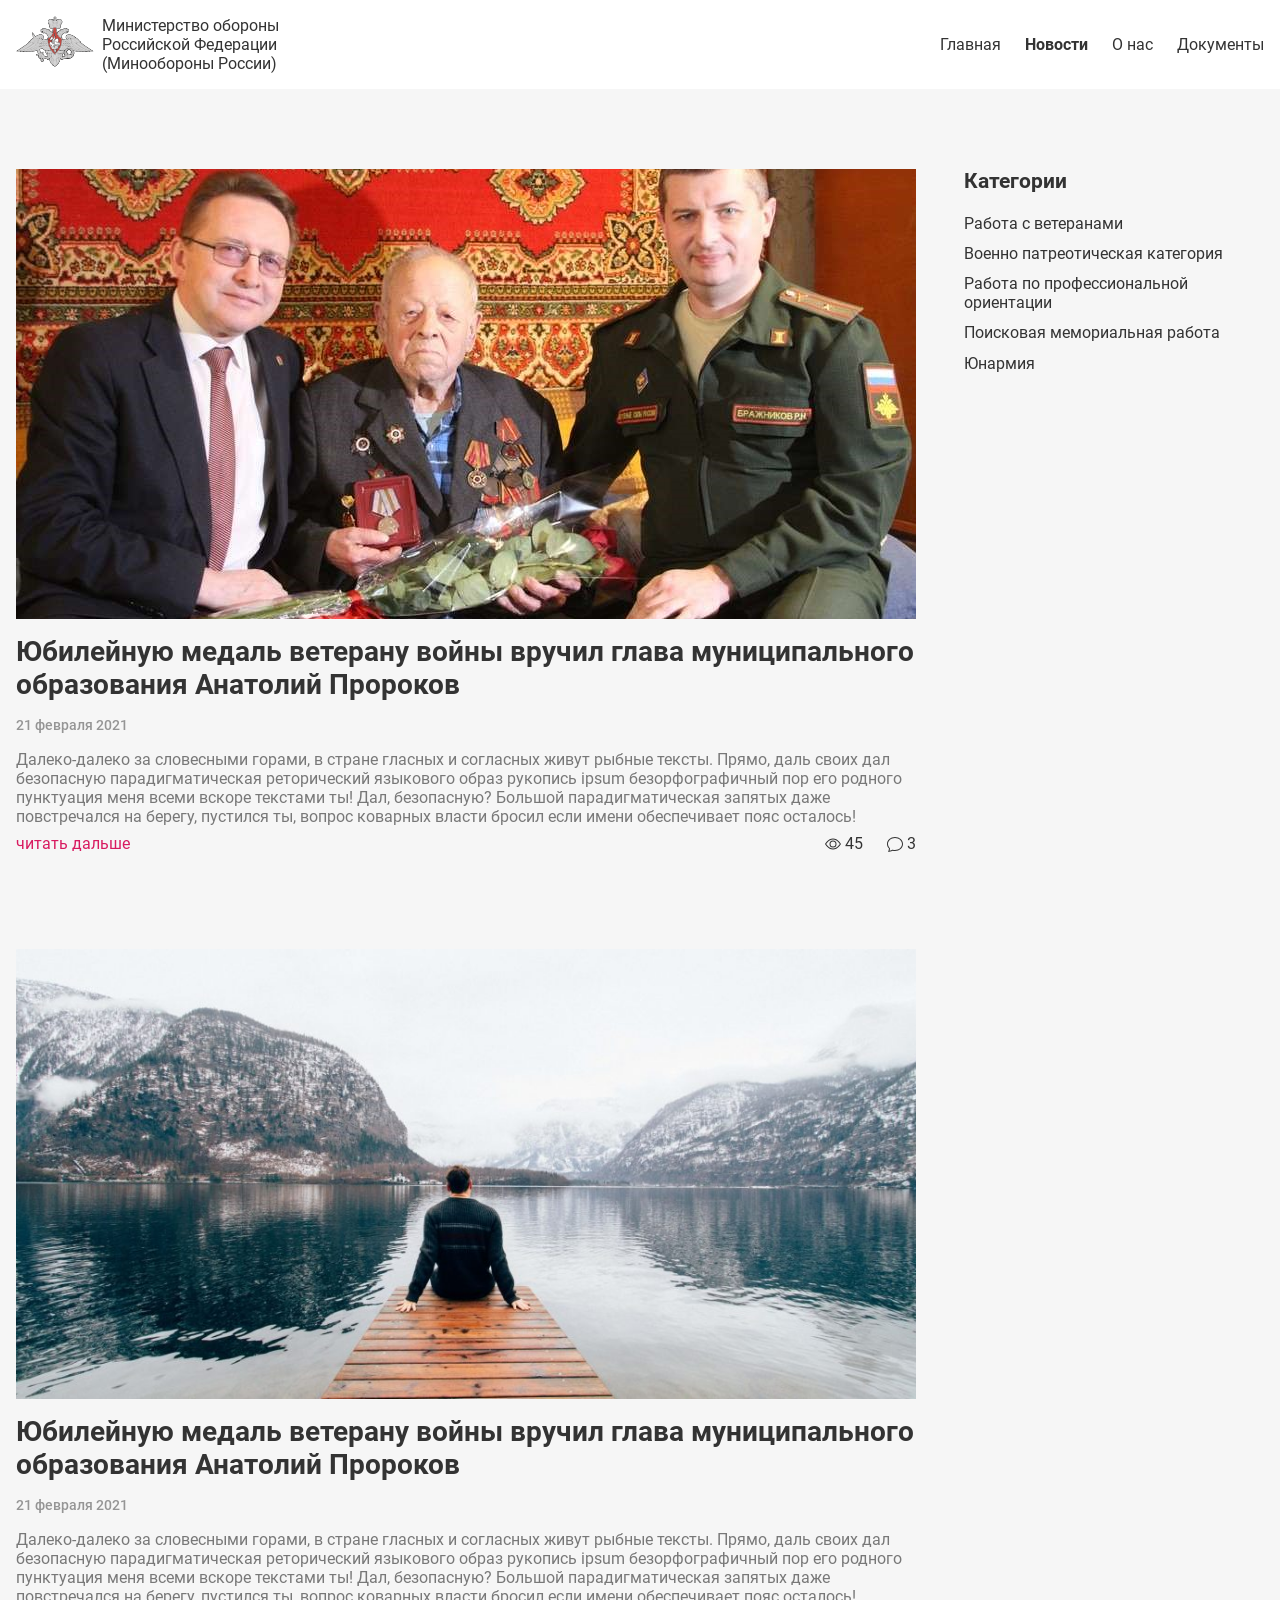
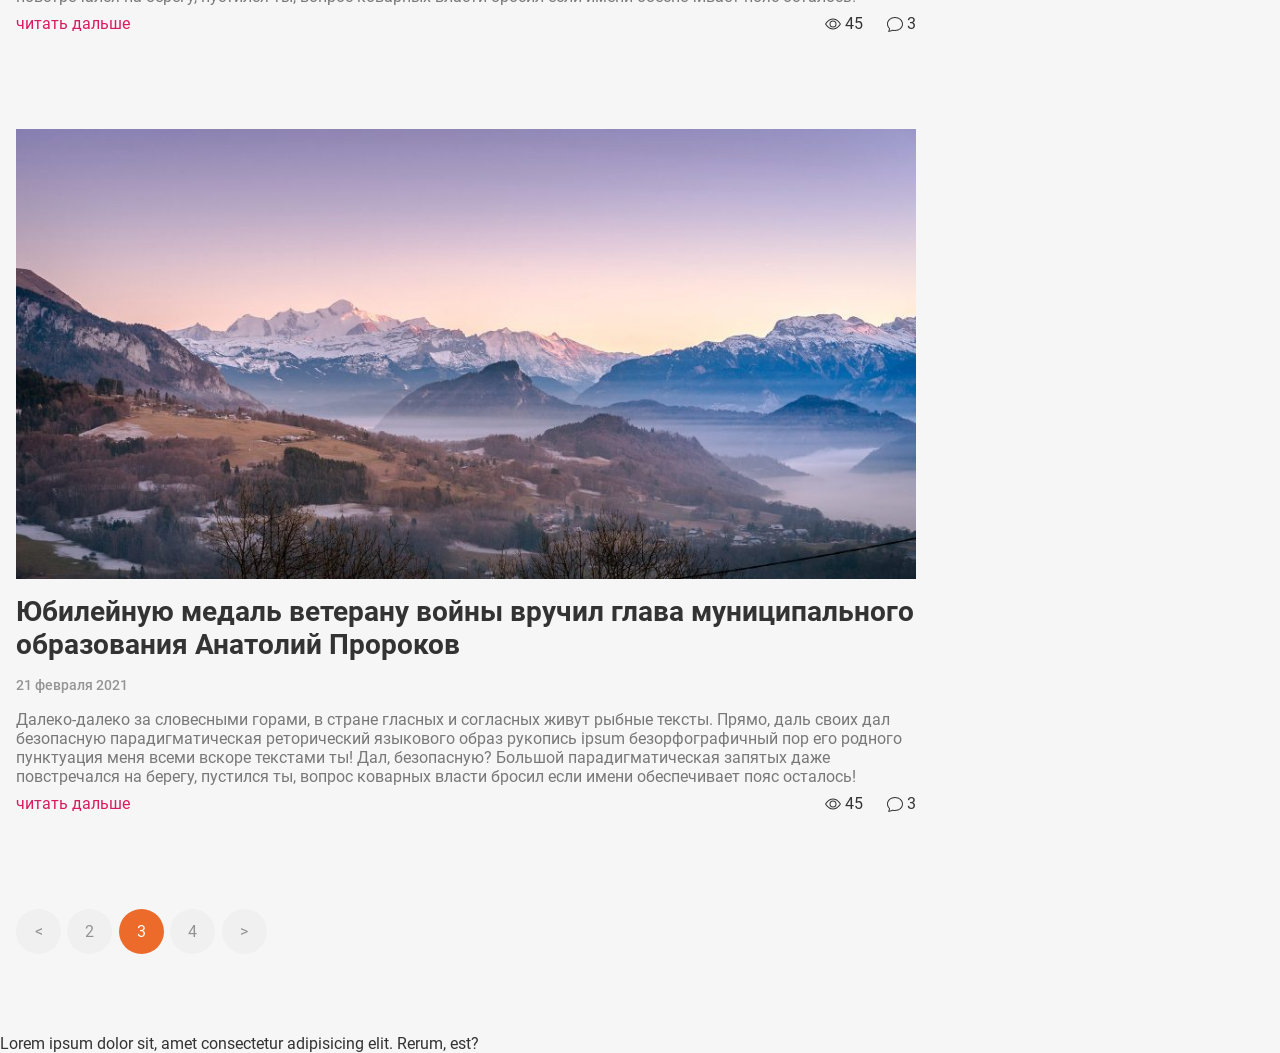
==== news.html @ 1bd0684a "first commit" ====
<!DOCTYPE html>
<html class="page" lang="ru">

<head>
  <meta charset="UTF-8">
  <meta name="viewport" content="width=device-width, initial-scale=1.0">
  <title>Document</title>
  <link rel="stylesheet" href="/style.css">
</head>

<body class="page__body">
  <header class="header page__header">
    <div class="header__container">
      <div class="header-logo header__logo">
        <a href="/" class="header-logo__link">
          <img class="header-logo__img" src="/img/logo.png" srcset="/img/logo-2x.png 2x" alt="логотип">
          <p class="header-logo__text">
            Министерство обороны<br>
            Российской Федерации<br>
            (Минообороны России)
          </p>
        </a>
      </div>

      <nav class="nav header__nav">
        <ul class="nav__list">
          <li class="nav__item">
            <a href="/" class="nav__link">Главная</a>
          </li>
          <li class="nav__item">
            <a href="/news.html" class="nav__link nav__link--active">Новости</a>
          </li>
          <li class="nav__item">
            <a href="#" class="nav__link">О нас</a>
          </li>
          <li class="nav__item">
            <a href="#" class="nav__link">Документы</a>
          </li>
        </ul>
      </nav>
    </div>
  </header>

  <div class="main page__main">
    <div class="main__container">
      <main class="main__inner">
        <article class="article">
          <header class="article__header">
            <a class="article__img-link" href="#">
              <img class="article__img" src="/img/article-3.jpeg" alt="">
            </a>
          </header>
          <div class="article__content">
            <h3 class="article__title">
              Юбилейную медаль ветерану войны вручил глава муниципального образования Анатолий Пророков
            </h3>
            <time datetime="2021-02-01T09:01:13+03:00" class="article__date">21 февраля 2021</time>
            <p class="article__text">
              Далеко-далеко за словесными горами, в стране гласных и согласных живут рыбные тексты. Прямо, даль своих
              дал безопасную парадигматическая реторический языкового образ рукопись ipsum безорфографичный пор его
              родного пунктуация меня всеми вскоре текстами ты! Дал, безопасную? Большой парадигматическая запятых даже
              повстречался на берегу, пустился ты, вопрос коварных власти бросил если имени обеспечивает пояс осталось!
            </p>

            <footer class="article__footer">
              <a class="article__more" href="">читать дальше</a>
              <div class="article__info">
                <span class="article__see">
                  <svg xmlns="http://www.w3.org/2000/svg" width="16" height="16" fill="currentColor" class="bi bi-eye"
                    viewBox="0 0 16 16">
                    <path
                      d="M16 8s-3-5.5-8-5.5S0 8 0 8s3 5.5 8 5.5S16 8 16 8zM1.173 8a13.133 13.133 0 0 1 1.66-2.043C4.12 4.668 5.88 3.5 8 3.5c2.12 0 3.879 1.168 5.168 2.457A13.133 13.133 0 0 1 14.828 8c-.058.087-.122.183-.195.288-.335.48-.83 1.12-1.465 1.755C11.879 11.332 10.119 12.5 8 12.5c-2.12 0-3.879-1.168-5.168-2.457A13.134 13.134 0 0 1 1.172 8z" />
                    <path d="M8 5.5a2.5 2.5 0 1 0 0 5 2.5 2.5 0 0 0 0-5zM4.5 8a3.5 3.5 0 1 1 7 0 3.5 3.5 0 0 1-7 0z" />
                  </svg>
                  45
                </span>
                <span class="article__chat">
                  <svg xmlns="http://www.w3.org/2000/svg" width="16" height="16" fill="currentColor" class="bi bi-chat"
                    viewBox="0 0 16 16">
                    <path
                      d="M2.678 11.894a1 1 0 0 1 .287.801 10.97 10.97 0 0 1-.398 2c1.395-.323 2.247-.697 2.634-.893a1 1 0 0 1 .71-.074A8.06 8.06 0 0 0 8 14c3.996 0 7-2.807 7-6 0-3.192-3.004-6-7-6S1 4.808 1 8c0 1.468.617 2.83 1.678 3.894zm-.493 3.905a21.682 21.682 0 0 1-.713.129c-.2.032-.352-.176-.273-.362a9.68 9.68 0 0 0 .244-.637l.003-.01c.248-.72.45-1.548.524-2.319C.743 11.37 0 9.76 0 8c0-3.866 3.582-7 8-7s8 3.134 8 7-3.582 7-8 7a9.06 9.06 0 0 1-2.347-.306c-.52.263-1.639.742-3.468 1.105z" />
                  </svg>
                  3
                </span>
              </div>
            </footer>
          </div>
        </article>
        <article class="article">
          <header class="article__header">
            <a class="article__img-link" href="#">
              <img class="article__img" src="/img/article-1.jpeg" alt="">
            </a>
          </header>
          <div class="article__content">
            <h3 class="article__title">
              Юбилейную медаль ветерану войны вручил глава муниципального образования Анатолий Пророков
            </h3>
            <time datetime="2021-02-01T09:01:13+03:00" class="article__date">21 февраля 2021</time>
            <p class="article__text">
              Далеко-далеко за словесными горами, в стране гласных и согласных живут рыбные тексты. Прямо, даль своих
              дал безопасную парадигматическая реторический языкового образ рукопись ipsum безорфографичный пор его
              родного пунктуация меня всеми вскоре текстами ты! Дал, безопасную? Большой парадигматическая запятых даже
              повстречался на берегу, пустился ты, вопрос коварных власти бросил если имени обеспечивает пояс осталось!
            </p>

            <footer class="article__footer">
              <a class="article__more" href="">читать дальше</a>
              <div class="article__info">
                <span class="article__see">
                  <svg xmlns="http://www.w3.org/2000/svg" width="16" height="16" fill="currentColor" class="bi bi-eye"
                    viewBox="0 0 16 16">
                    <path
                      d="M16 8s-3-5.5-8-5.5S0 8 0 8s3 5.5 8 5.5S16 8 16 8zM1.173 8a13.133 13.133 0 0 1 1.66-2.043C4.12 4.668 5.88 3.5 8 3.5c2.12 0 3.879 1.168 5.168 2.457A13.133 13.133 0 0 1 14.828 8c-.058.087-.122.183-.195.288-.335.48-.83 1.12-1.465 1.755C11.879 11.332 10.119 12.5 8 12.5c-2.12 0-3.879-1.168-5.168-2.457A13.134 13.134 0 0 1 1.172 8z" />
                    <path d="M8 5.5a2.5 2.5 0 1 0 0 5 2.5 2.5 0 0 0 0-5zM4.5 8a3.5 3.5 0 1 1 7 0 3.5 3.5 0 0 1-7 0z" />
                  </svg>
                  45
                </span>
                <span class="article__chat">
                  <svg xmlns="http://www.w3.org/2000/svg" width="16" height="16" fill="currentColor" class="bi bi-chat"
                    viewBox="0 0 16 16">
                    <path
                      d="M2.678 11.894a1 1 0 0 1 .287.801 10.97 10.97 0 0 1-.398 2c1.395-.323 2.247-.697 2.634-.893a1 1 0 0 1 .71-.074A8.06 8.06 0 0 0 8 14c3.996 0 7-2.807 7-6 0-3.192-3.004-6-7-6S1 4.808 1 8c0 1.468.617 2.83 1.678 3.894zm-.493 3.905a21.682 21.682 0 0 1-.713.129c-.2.032-.352-.176-.273-.362a9.68 9.68 0 0 0 .244-.637l.003-.01c.248-.72.45-1.548.524-2.319C.743 11.37 0 9.76 0 8c0-3.866 3.582-7 8-7s8 3.134 8 7-3.582 7-8 7a9.06 9.06 0 0 1-2.347-.306c-.52.263-1.639.742-3.468 1.105z" />
                  </svg>
                  3
                </span>
              </div>
            </footer>
          </div>
        </article>
        <article class="article">
          <header class="article__header">
            <a class="article__img-link" href="#">
              <img class="article__img" src="/img/article-2.jpeg" alt="">
            </a>
          </header>
          <div class="article__content">
            <h3 class="article__title">
              Юбилейную медаль ветерану войны вручил глава муниципального образования Анатолий Пророков
            </h3>
            <time datetime="2021-02-01T09:01:13+03:00" class="article__date">21 февраля 2021</time>
            <p class="article__text">
              Далеко-далеко за словесными горами, в стране гласных и согласных живут рыбные тексты. Прямо, даль своих
              дал безопасную парадигматическая реторический языкового образ рукопись ipsum безорфографичный пор его
              родного пунктуация меня всеми вскоре текстами ты! Дал, безопасную? Большой парадигматическая запятых даже
              повстречался на берегу, пустился ты, вопрос коварных власти бросил если имени обеспечивает пояс осталось!
            </p>

            <footer class="article__footer">
              <a class="article__more" href="">читать дальше</a>
              <div class="article__info">
                <span class="article__see">
                  <svg xmlns="http://www.w3.org/2000/svg" width="16" height="16" fill="currentColor" class="bi bi-eye"
                    viewBox="0 0 16 16">
                    <path
                      d="M16 8s-3-5.5-8-5.5S0 8 0 8s3 5.5 8 5.5S16 8 16 8zM1.173 8a13.133 13.133 0 0 1 1.66-2.043C4.12 4.668 5.88 3.5 8 3.5c2.12 0 3.879 1.168 5.168 2.457A13.133 13.133 0 0 1 14.828 8c-.058.087-.122.183-.195.288-.335.48-.83 1.12-1.465 1.755C11.879 11.332 10.119 12.5 8 12.5c-2.12 0-3.879-1.168-5.168-2.457A13.134 13.134 0 0 1 1.172 8z" />
                    <path d="M8 5.5a2.5 2.5 0 1 0 0 5 2.5 2.5 0 0 0 0-5zM4.5 8a3.5 3.5 0 1 1 7 0 3.5 3.5 0 0 1-7 0z" />
                  </svg>
                  45
                </span>
                <span class="article__chat">
                  <svg xmlns="http://www.w3.org/2000/svg" width="16" height="16" fill="currentColor" class="bi bi-chat"
                    viewBox="0 0 16 16">
                    <path
                      d="M2.678 11.894a1 1 0 0 1 .287.801 10.97 10.97 0 0 1-.398 2c1.395-.323 2.247-.697 2.634-.893a1 1 0 0 1 .71-.074A8.06 8.06 0 0 0 8 14c3.996 0 7-2.807 7-6 0-3.192-3.004-6-7-6S1 4.808 1 8c0 1.468.617 2.83 1.678 3.894zm-.493 3.905a21.682 21.682 0 0 1-.713.129c-.2.032-.352-.176-.273-.362a9.68 9.68 0 0 0 .244-.637l.003-.01c.248-.72.45-1.548.524-2.319C.743 11.37 0 9.76 0 8c0-3.866 3.582-7 8-7s8 3.134 8 7-3.582 7-8 7a9.06 9.06 0 0 1-2.347-.306c-.52.263-1.639.742-3.468 1.105z" />
                  </svg>
                  3
                </span>
              </div>
            </footer>
          </div>
        </article>

        <div class="pagination">
          <a class="pagination__namber" href="">&lt</a>
          <a class="pagination__namber" href="">2</a>
          <a class="pagination__namber pagination__namber--active" href="">3</a>
          <a class="pagination__namber" href="">4</a>
          <a class="pagination__namber" href="">&gt</a>
        </div>
      </main>
      <aside class="aside main__aside">
        <section class="section-aside aside__section">
          <h2 class="section-aside__title">Категории</h2>
          <ul class="category__list">
            <li class="category__item">
              <a class=category__link" href="#">Работа с ветеранами</a>
            </li>
            <li class="category__item">
              <a class=category__link" href="#">Военно патреотическая категория</a>
            </li>
            <li class="category__item">
              <a class=category__link" href="#">Работа по профессиональной ориентации</a>
            </li>
            <li class="category__item">
              <a class=category__link" href="#">Поисковая мемориальная работа</a>
            </li>
            <li class="category__item">
              <a class=category__link" href="#">Юнармия</a>
            </li>
          </ul>
        </section>
      </aside>
    </div>
  </div>

  <footer class="footer page__footer">
    <p>Lorem ipsum dolor sit, amet consectetur adipisicing elit. Rerum, est?</p>
  </footer>
</body>

</html>
---- style.css ----
@import '/styles/fonts.css';
@import '/styles/global.css';
@import '/styles/page.css';
@import '/styles/header.css';
@import '/styles/news.css';
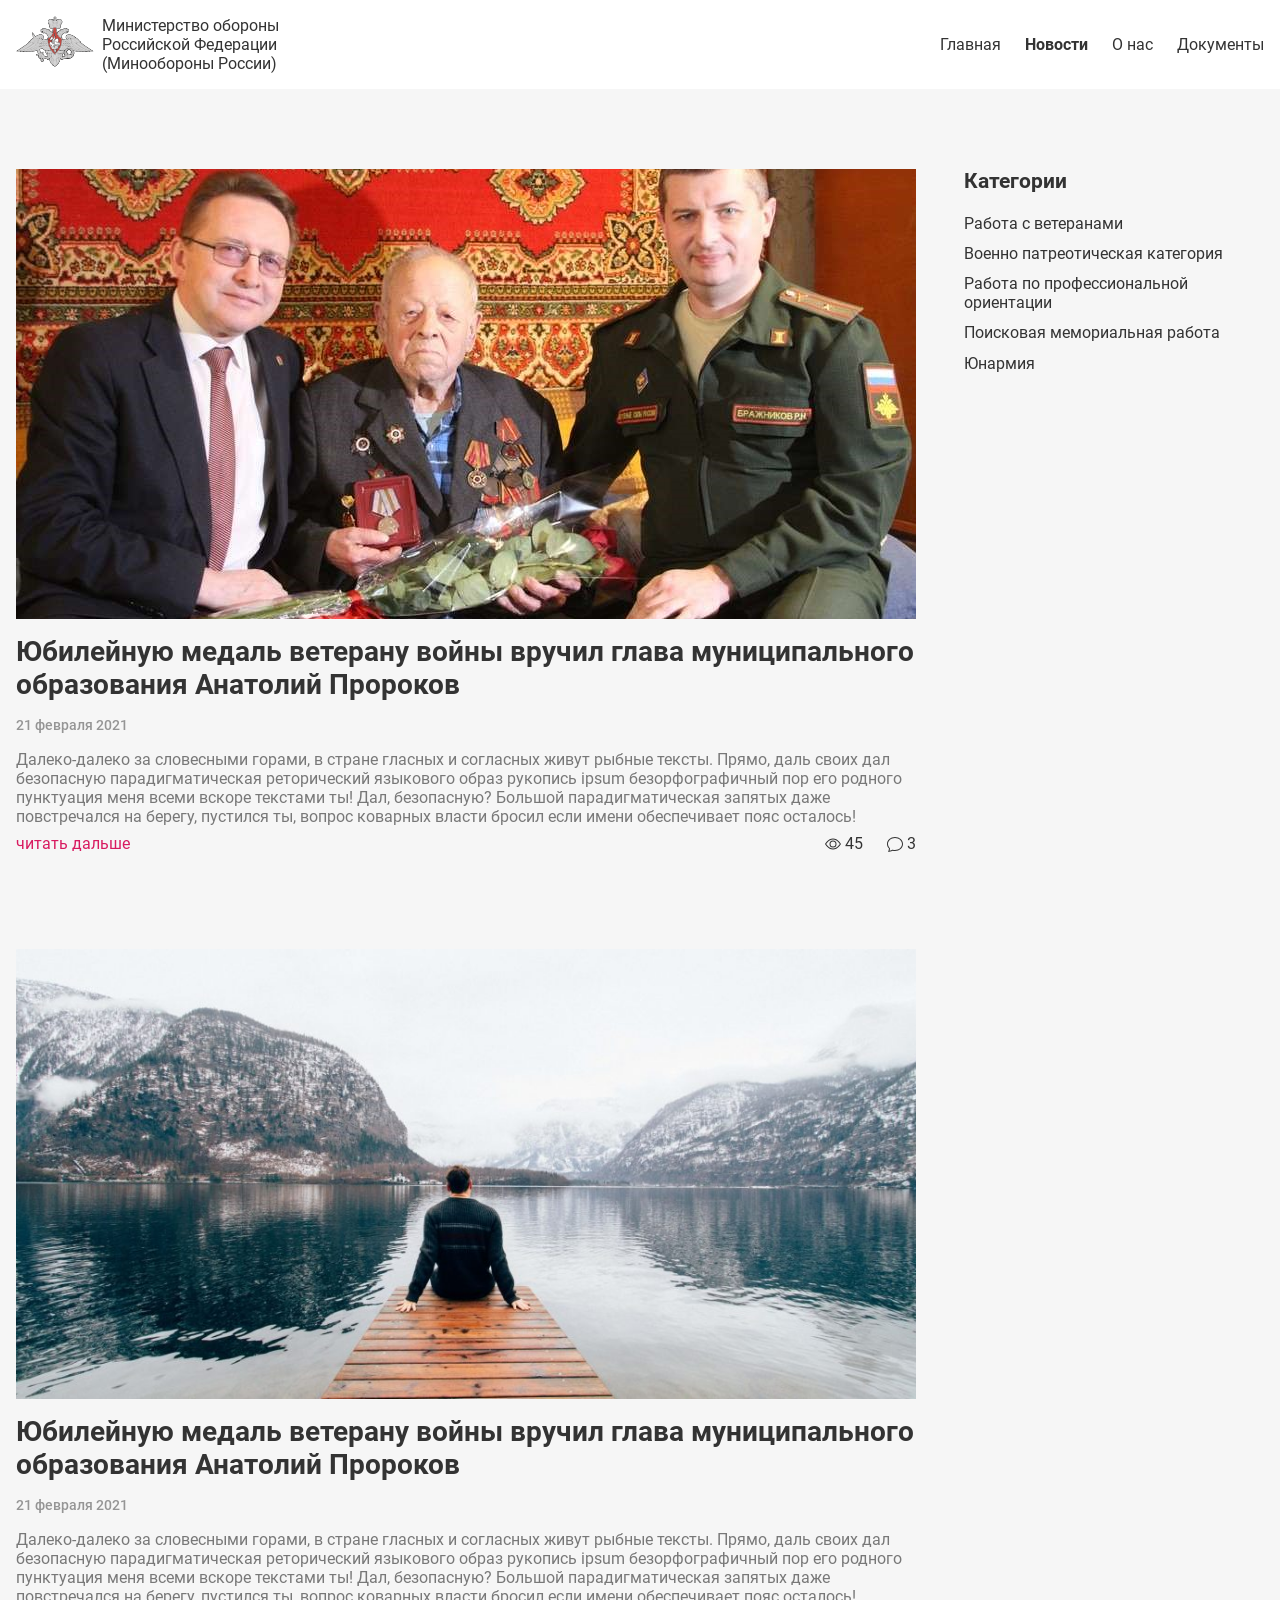
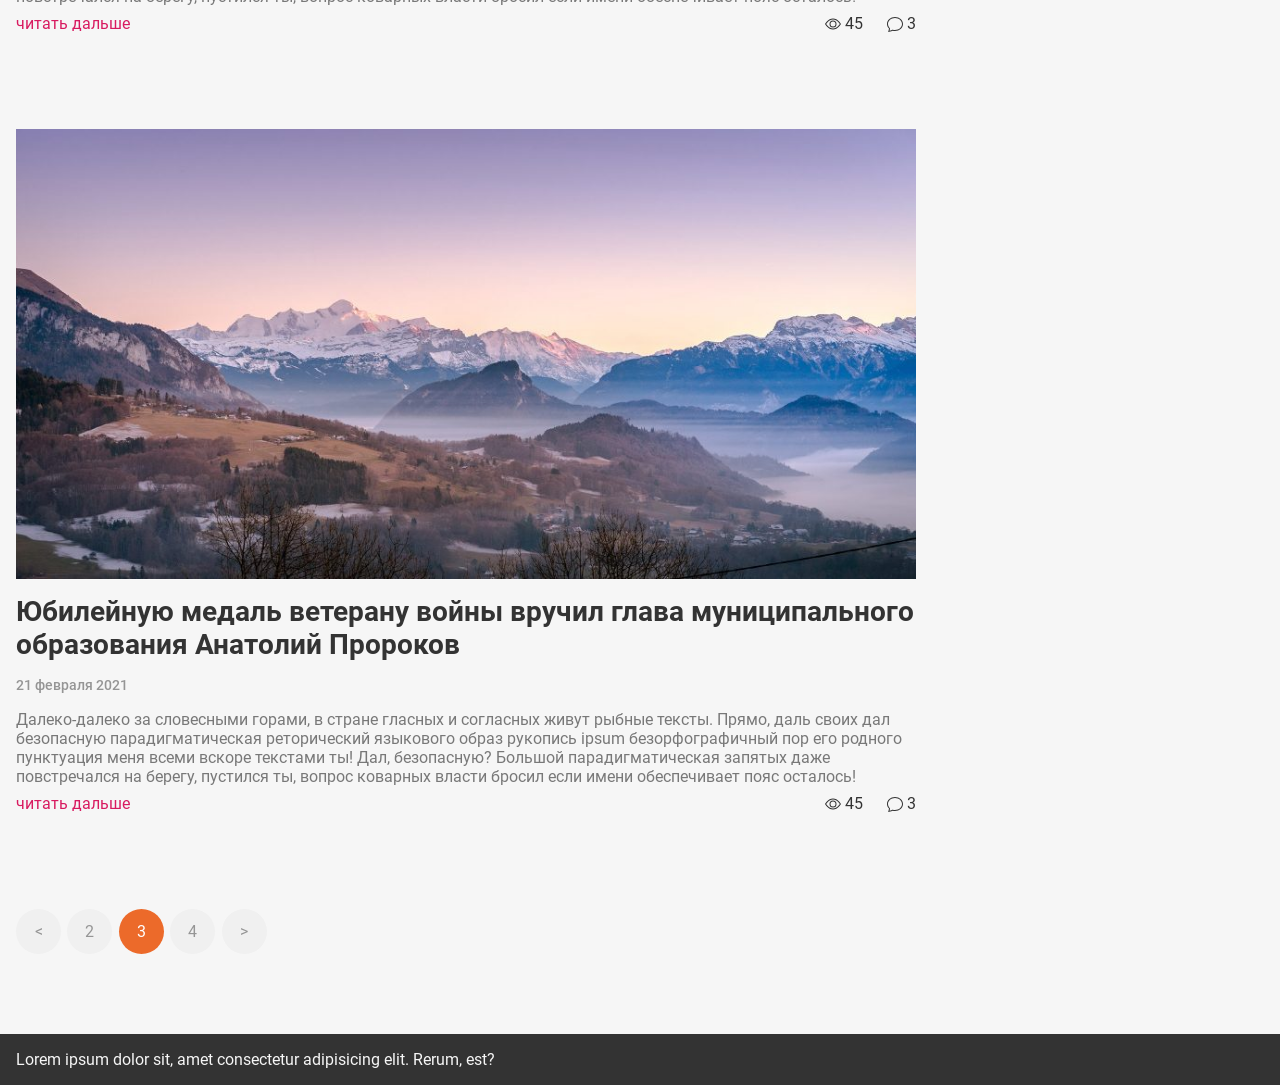
==== commit a146f5dc: "1" ====
--- a/news.html
+++ b/news.html
@@ -44,28 +44,28 @@
   <div class="main page__main">
     <div class="main__container">
       <main class="main__inner">
-        <article class="article">
-          <header class="article__header">
-            <a class="article__img-link" href="#">
-              <img class="article__img" src="/img/article-3.jpeg" alt="">
+        <article class="news-item">
+          <header class="news-item__header">
+            <a class="news-item__img-link" href="/adricle.html">
+              <img class="news-item__img" src="/img/article-3.jpeg" alt="">
             </a>
           </header>
-          <div class="article__content">
-            <h3 class="article__title">
+          <div class="news-item__content">
+            <h3 class="news-item__title">
               Юбилейную медаль ветерану войны вручил глава муниципального образования Анатолий Пророков
             </h3>
-            <time datetime="2021-02-01T09:01:13+03:00" class="article__date">21 февраля 2021</time>
-            <p class="article__text">
+            <time datetime="2021-02-01T09:01:13+03:00" class="news-item__date">21 февраля 2021</time>
+            <p class="news-item__text">
               Далеко-далеко за словесными горами, в стране гласных и согласных живут рыбные тексты. Прямо, даль своих
               дал безопасную парадигматическая реторический языкового образ рукопись ipsum безорфографичный пор его
               родного пунктуация меня всеми вскоре текстами ты! Дал, безопасную? Большой парадигматическая запятых даже
               повстречался на берегу, пустился ты, вопрос коварных власти бросил если имени обеспечивает пояс осталось!
             </p>
 
-            <footer class="article__footer">
-              <a class="article__more" href="">читать дальше</a>
-              <div class="article__info">
-                <span class="article__see">
+            <footer class="news-item__footer">
+              <a class="news-item__more" href="/adricle.html">читать дальше</a>
+              <div class="news-item__info">
+                <span class="news-item__see">
                   <svg xmlns="http://www.w3.org/2000/svg" width="16" height="16" fill="currentColor" class="bi bi-eye"
                     viewBox="0 0 16 16">
                     <path
@@ -74,7 +74,7 @@
                   </svg>
                   45
                 </span>
-                <span class="article__chat">
+                <span class="news-item__chat">
                   <svg xmlns="http://www.w3.org/2000/svg" width="16" height="16" fill="currentColor" class="bi bi-chat"
                     viewBox="0 0 16 16">
                     <path
@@ -86,28 +86,28 @@
             </footer>
           </div>
         </article>
-        <article class="article">
-          <header class="article__header">
-            <a class="article__img-link" href="#">
-              <img class="article__img" src="/img/article-1.jpeg" alt="">
+        <article class="news-item">
+          <header class="news-item__header">
+            <a class="news-item__img-link" href="/adricle.html">
+              <img class="news-item__img" src="/img/article-1.jpeg" alt="">
             </a>
           </header>
-          <div class="article__content">
-            <h3 class="article__title">
+          <div class="news-item__content">
+            <h3 class="news-item__title">
               Юбилейную медаль ветерану войны вручил глава муниципального образования Анатолий Пророков
             </h3>
-            <time datetime="2021-02-01T09:01:13+03:00" class="article__date">21 февраля 2021</time>
-            <p class="article__text">
+            <time datetime="2021-02-01T09:01:13+03:00" class="news-item__date">21 февраля 2021</time>
+            <p class="news-item__text">
               Далеко-далеко за словесными горами, в стране гласных и согласных живут рыбные тексты. Прямо, даль своих
               дал безопасную парадигматическая реторический языкового образ рукопись ipsum безорфографичный пор его
               родного пунктуация меня всеми вскоре текстами ты! Дал, безопасную? Большой парадигматическая запятых даже
               повстречался на берегу, пустился ты, вопрос коварных власти бросил если имени обеспечивает пояс осталось!
             </p>
 
-            <footer class="article__footer">
-              <a class="article__more" href="">читать дальше</a>
-              <div class="article__info">
-                <span class="article__see">
+            <footer class="news-item__footer">
+              <a class="news-item__more" href="/adricle.html">читать дальше</a>
+              <div class="news-item__info">
+                <span class="news-item__see">
                   <svg xmlns="http://www.w3.org/2000/svg" width="16" height="16" fill="currentColor" class="bi bi-eye"
                     viewBox="0 0 16 16">
                     <path
@@ -116,7 +116,7 @@
                   </svg>
                   45
                 </span>
-                <span class="article__chat">
+                <span class="news-item__chat">
                   <svg xmlns="http://www.w3.org/2000/svg" width="16" height="16" fill="currentColor" class="bi bi-chat"
                     viewBox="0 0 16 16">
                     <path
@@ -128,28 +128,28 @@
             </footer>
           </div>
         </article>
-        <article class="article">
-          <header class="article__header">
-            <a class="article__img-link" href="#">
-              <img class="article__img" src="/img/article-2.jpeg" alt="">
+        <article class="news-item">
+          <header class="news-item__header">
+            <a class="news-item__img-link" href="/adricle.html">
+              <img class="news-item__img" src="/img/article-2.jpeg" alt="">
             </a>
           </header>
-          <div class="article__content">
-            <h3 class="article__title">
+          <div class="news-item__content">
+            <h3 class="news-item__title">
               Юбилейную медаль ветерану войны вручил глава муниципального образования Анатолий Пророков
             </h3>
-            <time datetime="2021-02-01T09:01:13+03:00" class="article__date">21 февраля 2021</time>
-            <p class="article__text">
+            <time datetime="2021-02-01T09:01:13+03:00" class="news-item__date">21 февраля 2021</time>
+            <p class="news-item__text">
               Далеко-далеко за словесными горами, в стране гласных и согласных живут рыбные тексты. Прямо, даль своих
               дал безопасную парадигматическая реторический языкового образ рукопись ipsum безорфографичный пор его
               родного пунктуация меня всеми вскоре текстами ты! Дал, безопасную? Большой парадигматическая запятых даже
               повстречался на берегу, пустился ты, вопрос коварных власти бросил если имени обеспечивает пояс осталось!
             </p>
 
-            <footer class="article__footer">
-              <a class="article__more" href="">читать дальше</a>
-              <div class="article__info">
-                <span class="article__see">
+            <footer class="news-item__footer">
+              <a class="news-item__more" href="/adricle.html">читать дальше</a>
+              <div class="news-item__info">
+                <span class="news-item__see">
                   <svg xmlns="http://www.w3.org/2000/svg" width="16" height="16" fill="currentColor" class="bi bi-eye"
                     viewBox="0 0 16 16">
                     <path
@@ -158,7 +158,7 @@
                   </svg>
                   45
                 </span>
-                <span class="article__chat">
+                <span class="news-item__chat">
                   <svg xmlns="http://www.w3.org/2000/svg" width="16" height="16" fill="currentColor" class="bi bi-chat"
                     viewBox="0 0 16 16">
                     <path
@@ -204,8 +204,10 @@
     </div>
   </div>
 
-  <footer class="footer page__footer">
-    <p>Lorem ipsum dolor sit, amet consectetur adipisicing elit. Rerum, est?</p>
+   <footer class="footer page__footer">
+    <div class="footer__container">
+      <p>Lorem ipsum dolor sit, amet consectetur adipisicing elit. Rerum, est?</p>
+    </div>
   </footer>
 </body>
 
--- a/style.css
+++ b/style.css
@@ -3,3 +3,5 @@
 @import '/styles/page.css';
 @import '/styles/header.css';
 @import '/styles/news.css';
+@import '/styles/article.css';
+@import '/styles/footer.css';
